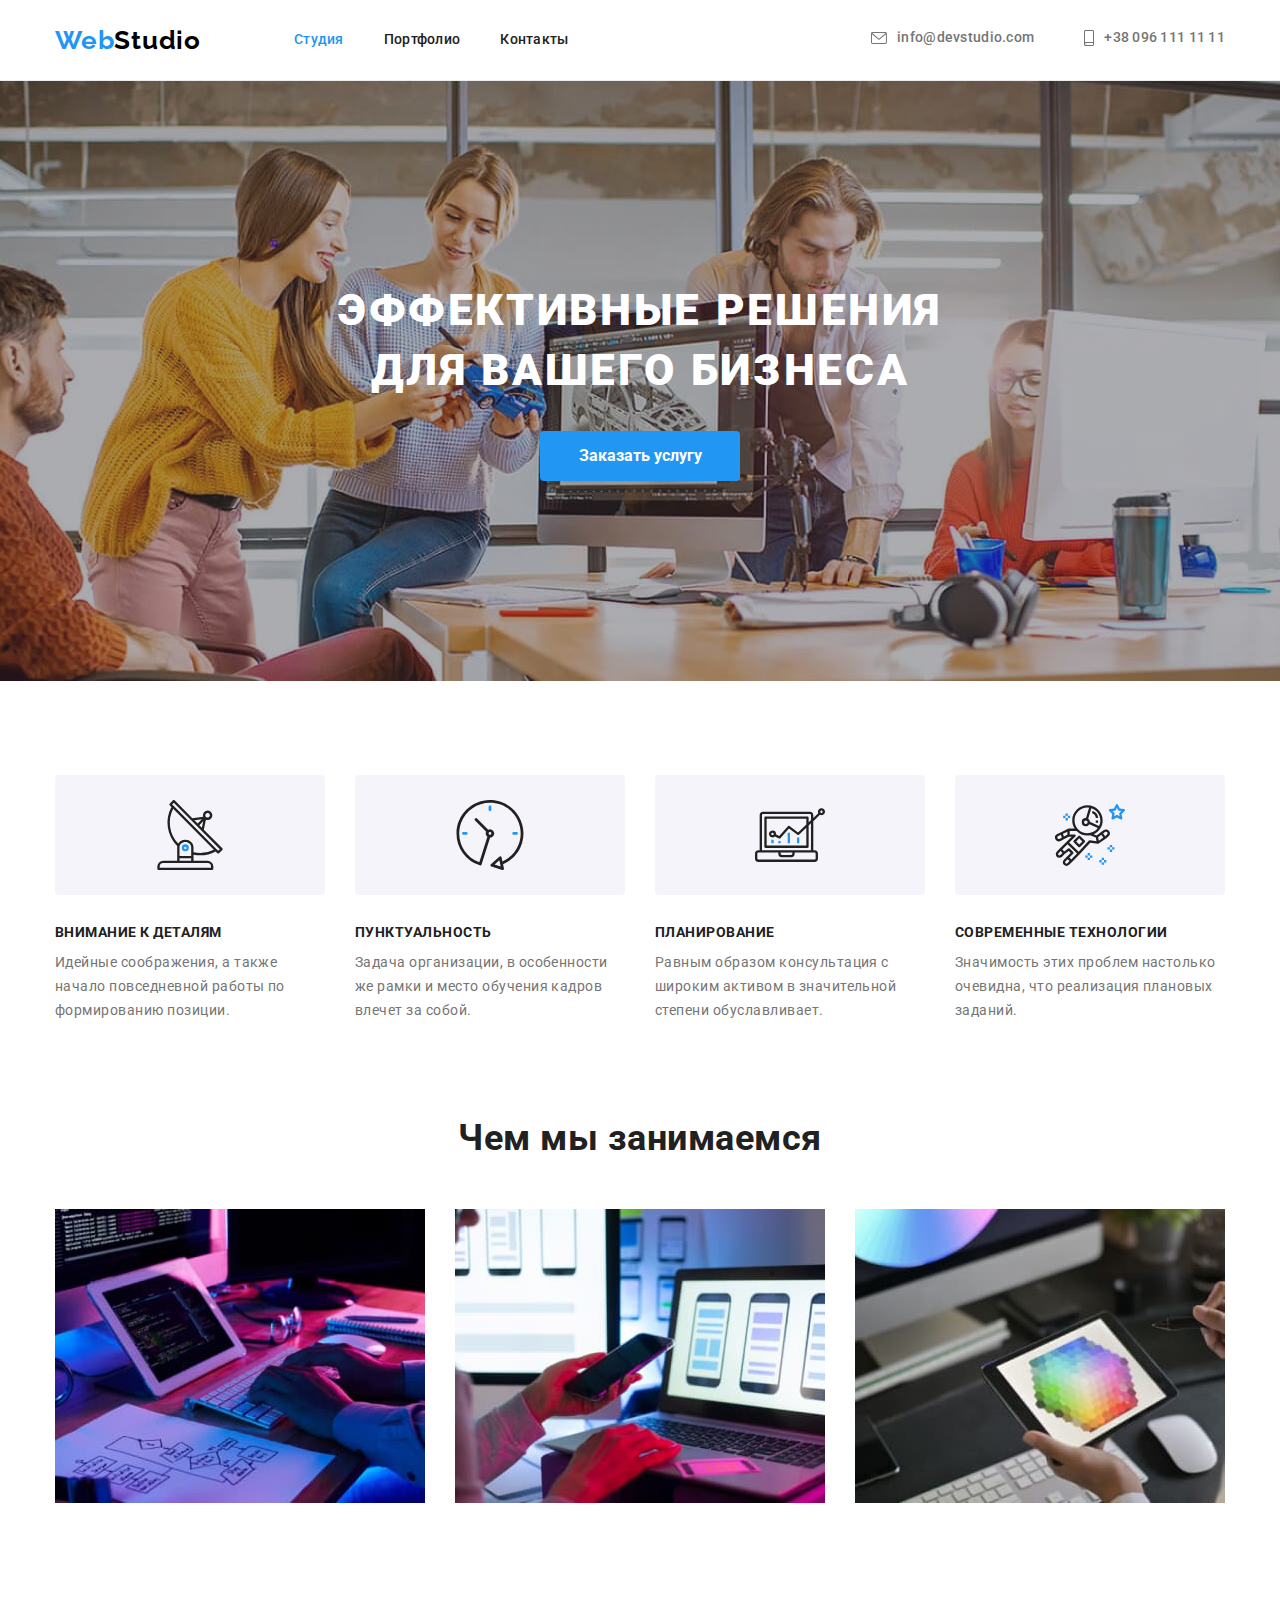
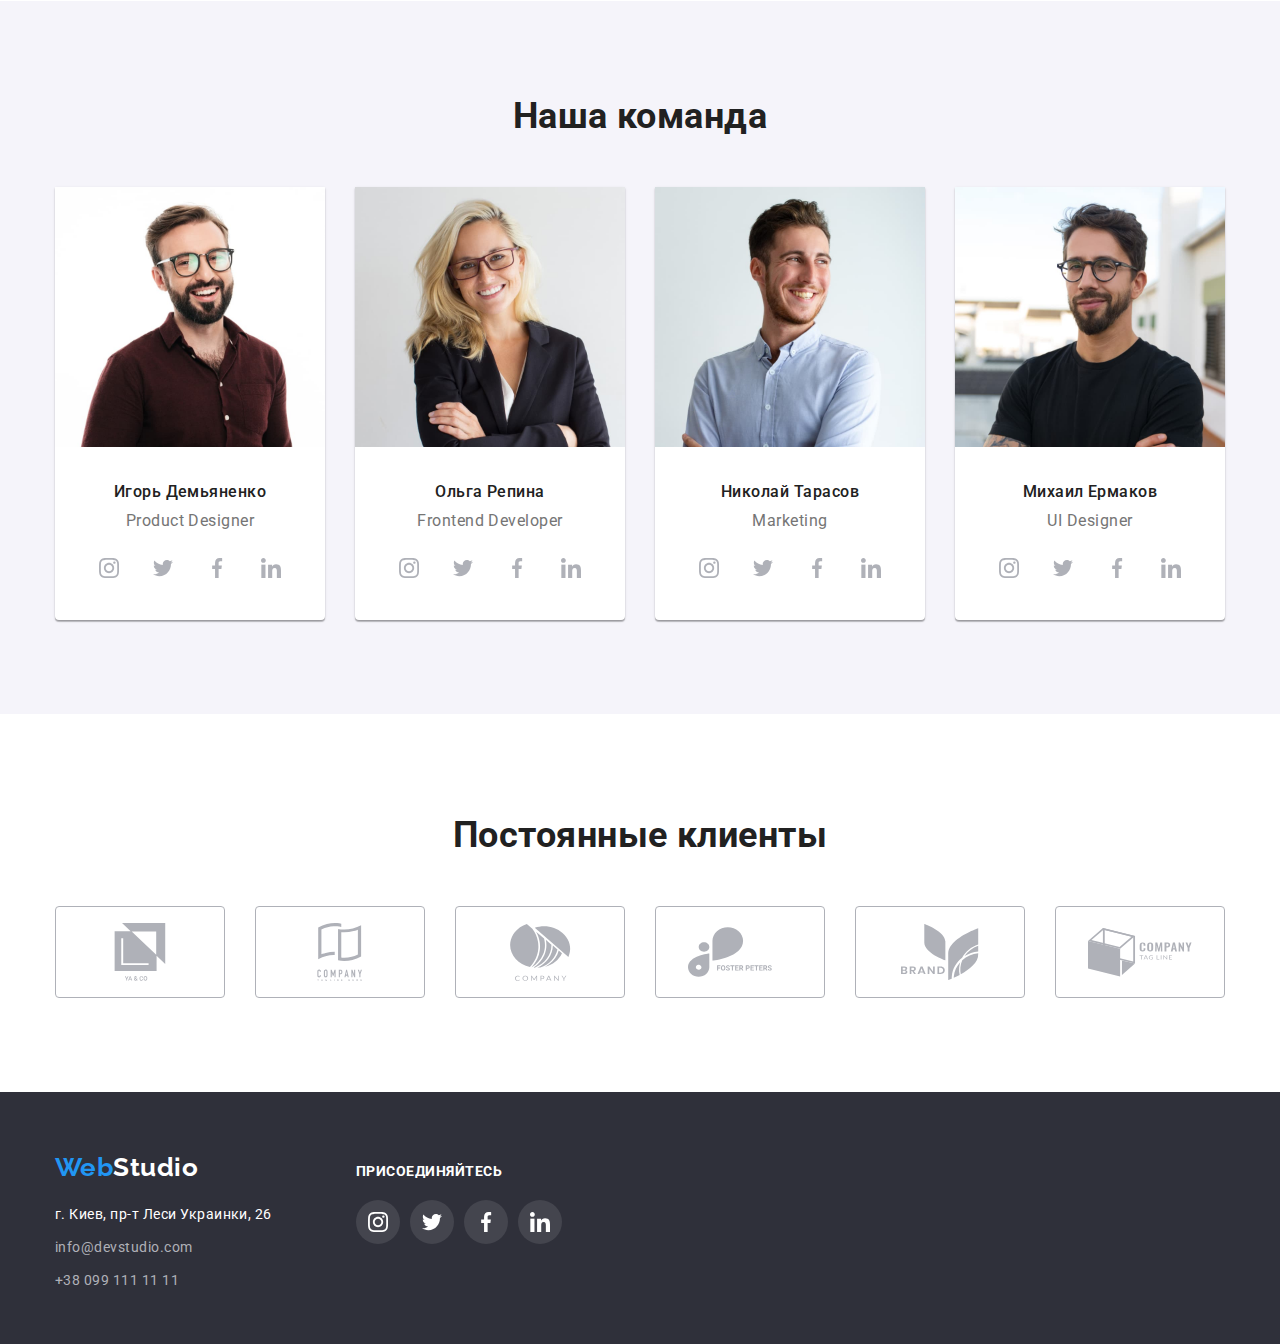
==== index.html @ ef4d7c22 "ДЗ 4" ====
<!DOCTYPE html>
<html lang="ru">

<head>
    <meta charset="UTF-8">
    <meta http-equiv="X-UA-Compatible" content="IE=edge">
    <meta name="viewport" content="width=device-width, initial-scale=1.0">

    <link rel="preconnect" href="https://fonts.googleapis.com">
    <link rel="preconnect" href="https://fonts.gstatic.com" crossorigin>
    <title>WebStudio</title>

    <link
        href="https://fonts.googleapis.com/css2?family=Raleway:wght@700&family=Roboto:wght@400;500;700;900&display=swap"
        rel="stylesheet">
    <link rel="stylesheet"
        href="https://cdnjs.cloudflare.com/ajax/libs/modern-normalize/1.1.0/modern-normalize.min.css">



    <link rel="stylesheet" href="./css/main.css">

</head>

<body>

    <!--Шапка сайта. Навигация.-->

    <header class="page-header">
        <div class="container main-nav">
            <nav class="flex-nav">
                <a href="./index.html" class="logo"><span class="blue">Web</span>Studio</a>

                <ul class="page-nav list">
                    <li class="item"><a href="./index.html" class="link current">Студия</a></li>
                    <li class="item"><a href="./portfolio.html" class="link contacts-link">Портфолио</a></li>
                    <li class="item"><a href="" class="link">Контакты</a></li>
                </ul>
            </nav>


            <!--Контактная информация-->

            <ul class="contacts-nav list">
                <li class="item">
                    <a href="mailto:info@devstudio.com" class="contacts-link">
                        <svg class="icon-envelope">
                            <use href="./images/sprite.svg#envelope"></use>
                        </svg>
                        info@devstudio.com
                    </a>
                </li>
                <li class="item">
                    <a href="tel:+380961111111" class="contacts-link">
                        <svg class="icon-smartphone" width="10" height="16">
                            <use href="./images/sprite.svg#smartphone"></use>
                        </svg>
                        +38 096 111 11 11
                    </a>
                </li>
            </ul>
        </div>

    </header>


    <main>
        <!--Блок Приветствие-->

        <section class="hero-box">
            <h1 class="hero-title">Эффективные решения для вашего бизнеса</h1>
            <button type="button" class="btn">Заказать услугу</button>
        </section>

        <!--Наши преимущества-->

        <section class="features"">
            <div class="container">
                <!--<h2>Преимущества</h2>-->
                <ul class="features-nav list">
                    <li class="icon-before antenna">
                        <h3 class="title item">Внимание к деталям</h3>
                        <p class="text item">Идейные соображения, а также начало повседневной работы по формированию
                            позиции.</p>
                    </li>
                    <li class="icon-before clock">
                        <h3 class="title">Пунктуальность</h3>
                        <p class="text">Задача организации, в особенности же рамки и место обучения кадров влечет
                            за собой.</p>
                    </li>
                    <li class="icon-before diagram">
                        <h3 class="title">Планирование</h3>
                        <p class="text">Равным образом консультация с широким активом в значительной степени
                            обуславливает.</p>
                    </li>
                    <li class="icon-before astronaut">
                        <h3 class="title">Современные технологии</h3>
                        <p class="text">Значимость этих проблем настолько очевидна, что реализация плановых
                            заданий.</p>
                    </li>
                </ul>
            </div>
        </section>

        <!--Чем мы занимаемся-->

        <section class="development">
            <div class="container">
                <h2 class="section-title">Чем мы занимаемся</h2>
                <ul class="development-nav list">
                    <li>
                        <img src="./images/img-1.jpg" alt="Разработка приложений" width="370" height="294">
                        <!-- <h3>Десктопные приложения</h3>-->
                    </li>
                    <li>
                        <img src="./images/img-2.jpg" alt="Мобильные приложения" width="370" height="294">
                        <!-- <h3>Мобильные приложения</h3>-->
                    </li>
                    <li>
                        <img src="./images/img-3.jpg" alt="Дизайнерские решения" width="370" height="294">
                        <!--<h3>Дизайнерские решения</h3>-->
                    </li>
                </ul>
            </div>
        </section>


        <!--Наша команда специалистов-->
        <section class="team">
            <div class="container">
                <h2 class="section-title">Наша команда</h2>
                <ul class="team-list">
                    <li>
                        <img src="./images/team-member-1.jpg" alt="Дизайнер Николай Кучеренко" width="270" height="260">
                        <div class="team-descr">
                            <h3 class="title">Игорь Демьяненко</h3>
                            <p class="text">Product Designer</p>
                        </div>
                        <ul class="social-nav list">
                            <li>
                                <a href="#null" class="icon-social">
                                    <svg>
                                        <use href="./images/sprite.svg#instagram"></use>
                                    </svg>
                                </a>
                            </li>
                            <li>
                                <a href="" class="icon-social">
                                    <svg>
                                        <use href="./images/sprite.svg#twitter"></use>
                                    </svg>
                                </a>
                            </li>
                            <li>
                                <a href="" class="icon-social">
                                    <svg>
                                        <use href="./images/sprite.svg#facebook"></use>
                                    </svg>
                                </a>
                            </li>
                            <li>
                                <a href="" class="icon-social">
                                    <svg>
                                        <use href="./images/sprite.svg#linkedln"></use>
                                    </svg>
                                </a>
                            </li>
                    </li>
                </ul>
                </li>
                <li>
                    <img src="./images/team-member-2.jpg" alt="Разработчик Ольга Иванова" width="270" height="260">
                <div class="team-descr">
                    <h3 class="title">Ольга Репина</h3>
                    <p class="text">Frontend Developer</p>
                </div>
                    <ul class="social-nav list">
                        <li><a href="">
                                <svg class="icon-social">
                                    <use href="./images/sprite.svg#instagram"></use>
                                </svg>
                            </a>
                        </li>
                        <li><a href="">
                                <svg class="icon-social">
                                    <use href="./images/sprite.svg#twitter"></use>
                                </svg></a></li>
                        <li><a href="">
                                <svg class="icon-social">
                                    <use href="./images/sprite.svg#facebook"></use>
                                </svg></a></li>
                        <li><a href="">
                                <svg class="icon-social">
                                    <use href="./images/sprite.svg#linkedln"></use>
                                </svg></a></li>
                    </ul>
                </li>
                <li>
                    <img src="./images/team-member-3.jpg" alt="Маркетолог Андрей Шевченко" width="270" height="260">
                <div class="team-descr">
                    <h3 class="title">Николай Тарасов</h3>
                    <p class="text">Marketing</p>
                </div>
                    <ul class="social-nav list">
                        <li><a href="">
                                <svg class="icon-social">
                                    <use href="./images/sprite.svg#instagram"></use>
                                </svg>
                            </a>
                        </li>
                        <li><a href="">
                                <svg class="icon-social">
                                    <use href="./images/sprite.svg#twitter"></use>
                                </svg></a></li>
                        <li><a href="">
                                <svg class="icon-social">
                                    <use href="./images/sprite.svg#facebook"></use>
                                </svg></a></li>
                        <li><a href="">
                                <svg class="icon-social">
                                    <use href="./images/sprite.svg#linkedln"></use>
                                </svg></a></li>
                    </ul>
                </li>
                <li>
                    <img src="./images/team-member-4.jpg" alt="Дизайнер Иван Николаев" width="270" height="260">
                <div class="team-descr">
                    <h3 class="title">Михаил Ермаков</h3>
                    <p class="text">UI Designer</p>
                </div>
                    <ul class="social-nav list">
                        <li><a href="">
                                <svg class="icon-social">
                                    <use href="./images/sprite.svg#instagram"></use>
                                </svg>
                            </a>
                        </li>
                        <li><a href="">
                                <svg class="icon-social">
                                    <use href="./images/sprite.svg#twitter"></use>
                                </svg>
                            </a>
                        </li>
                        <li><a href="">
                                <svg class="icon-social">
                                    <use href="./images/sprite.svg#facebook"></use>
                                </svg>
                            </a>
                        </li>
                        <li><a href="">
                                <svg class="icon-social">
                                    <use href="./images/sprite.svg#linkedln"></use>
                                </svg>
                            </a>
                        </li>
                    </ul>
                </li>
                </ul>
            </div>
        </section>

        <!--Постоянные клиенты-->

        <section class="section client">
            <div class="container">
                <h2 class="section-title">Постоянные клиенты</h2>
                <ul class="client-nav list">
                    <li>
                        <a href="">
                            <svg>
                                <use href="./images/sprite.svg#client-1"></use>
                            </svg>
                        </a>
                    </li>
                    <li>
                        <a href="">
                            <svg>
                                <use href="./images/sprite.svg#client-2"></use>
                            </svg>
                        </a>
                    </li>
                    <li>
                        <a href="">
                            <svg>
                                <use href="./images/sprite.svg#client-3"></use>
                            </svg></a></li>
                    <li><a href="">
                            <svg>
                                <use href="./images/sprite.svg#client-4"></use>
                            </svg></a></li>
                    <li><a href="">
                            <svg>
                                <use href="./images/sprite.svg#client-5"></use>
                            </svg></a></li>
                    <li><a href="">
                            <svg>
                                <use href="./images/sprite.svg#client-6"></use>
                            </svg></a></li>
                </ul>
           </div>
        </section>
    </main>

    <!--Подвал сайта-->

    <footer class="footer-box">
        <div class="container footer">
           <div class="footer-adress">
                <a href="./index.html" class="logo"><span class="blue">Web</span><span class="white">Studio</span></a>
                <address class="addr-nav">
                    <p class="adress">г. Киев, пр-т Леси Украинки, 26</p>
                    <a href="mailto:info@devstudio.com" class="mail">info@devstudio.com</a> <br />
                    <a href="tel:+380961111111" class="phone">+38 099 111 11 11</a>
                </address>
            </div>
            <div class="footer-join">      
                <p class="sign">присоединяйтесь</p>
                <ul class="social-sign">
                    <li class="social-item">
                        <a href="" aria-label="Ссылка на Instagram" class="icon-social">
                            <svg class="sign-network">
                                <use href="./images/sprite.svg#insta-footer"></use>
                            </svg>
                        </a>
                    </li>
                    <li class="social-item">
                        <a href="" aria-label="Ссылка на Twitter" class="icon-social">
                            <svg class="sign-network">
                                <use href="./images/sprite.svg#tw-footer"></use>
                            </svg>
                        </a>
                    </li>
                    <li class="social-item">
                        <a href="" aria-label="Ссылка на Facebook" class="icon-social">
                            <svg class="sign-network">
                                <use href="./images/sprite.svg#fb-footer"></use>
                            </svg>
                        </a>
                    </li>
                    <li class="social-item">
                        <a href="" aria-label="Ссылка на Linkedln" class="icon-social">
                            <svg class="sign-network">
                                <use href="./images/sprite.svg#linkedln-footer"></use>
                            </svg>
                        </a>
                    </li>
                </ul>
            </div>
        </div>


        <!--<section class="form-nav">
            <div>
                <p class="sign"><b>Подпишитесь на рассылку</b></p>
                <button type="button" class="btn">Подписаться</button>
            </div>
        </section>-->
    </footer>
</body>

</html>
---- css/main.css ----
/* вторичный цвет текста  #212121    черный*/
/* основной цвет текста  #757575     серый*/
/* доп цвет текста  #FFFFFF    белый*/
/* основной акцентный цвет эффектов выделения  #2196F3    голубой*/
/* цвет иконок и вторичного фона #AFB1B8 светло-серый*/

/*General styles */

:root {
  --primary-text-color: #afb1b8;
  --secondary-text-color: #212121;
  --additional-text-color: #757575;
  --accent-color: #2196f3;
  --main-background-color: #ffffff;
  --logo-color: #000000;
  --button-nav-color: #f5f4fa;
  --footer-color: #2f303a;
}
body {
  background-color: #ffffff;
  color: #afb1b8;

  font-family: 'Roboto', sans-serif;
  letter-spacing: 0.03em;

  /* полное обнуление маржина*/
  margin: 0;
}

.list {
  list-style: none;
  padding: 0;
  margin: 0;
}

.container {
  margin-left: auto;
  margin-right: auto;
  width: 1200px;
  padding-left: 15px;
  padding-right: 15px;
}

/* Header styles*/

.main-nav,
.flex-nav {
  display: flex;
  align-items: center;
}

.page-header .logo {
  color: var(--logo-color);
  text-decoration: none;
  font-family: Raleway, sans-serif;
  font-weight: 700;
  font-size: 26px;
  line-height: 1.19;
  letter-spacing: 0.03em;
}

.page-header .blue {
  color: var(--accent-color);
}

.page-nav {
  display: flex;
  margin-left: 93px;
}

.page-nav .item {
  margin-right: 50px;
}

.page-nav .item:not(:last-child) {
  margin-right: 40px;
}

.page-nav .link {
  display: block;
  padding-top: 32px;
  padding-bottom: 32px;
  color: var(--secondary-text-color);
  text-decoration: none;

  font-weight: 500;
  font-size: 14px;
  line-height: 1.14;
  letter-spacing: 0.02em;
}

.page-nav .link:hover {
  color: var(--accent-color);
}

.page-nav .link.current {
  color: var(--accent-color);
}

.contacts-nav {
  display: flex;
  margin-left: auto;
}

.contacts-nav .item + .item {
  margin-left: 50px;
}

.contacts-nav .contacts-link {
  display: inline-flex;
  align-items: center;
  color: var(--additional-text-color);
  text-decoration: none;
  font-weight: 500;
  font-size: 14px;
  line-height: 1.14;
  letter-spacing: 0.02em;
}

.contacts-link {
  justify-content: center;
}

.contacts-link:hover, .contacts-link:focus, .contacts-link:hover svg {
  color: var(--accent-color);

}

.icon-envelope {
  fill: currentColor;
  width: 16px;
  height: 12px;
  margin-right: 10px;
  background-size: contain;
  background-repeat: no-repeat;
  background-position: center;
}

.icon-smartphone {
  fill: currentColor;
  width: 10px;
  height: 16px;
  margin-right: 10px;
  background-size: contain;
  background-repeat: no-repeat;
  background-position: center;
}

/* Hero block*/

/* .hero-box {
  text-align: center;
  padding-top: 200px;
  padding-bottom: 200px;
  background-color: var(--footer-color);
} */

.hero-box {
  padding-top: 200px;
  padding-bottom: 200px;
  text-align: center;
  max-width: 1600px;
  height: 600px;
  margin-left: auto;
  margin-right: auto;
  background-image: linear-gradient(#2f303a66 0%, #2f303a66 100%),
    url('../images/header-img.jpg');
  background-size: cover;
  background-repeat: no-repeat;
  background-position: center;
}

.hero-title {
  width: 696px;
  margin: 0 auto 30px auto;
  color: var(--main-background-color);

  font-size: 44px;
  font-weight: 900;
  line-height: 1.36;
  letter-spacing: 0.06em;
  text-transform: uppercase;
}

.btn {
  display: inline-block;
  color: var(--main-background-color);
  background-color: var(--accent-color);
  border: none;
  font-weight: 700;
  font-family: inherit;
  line-height: 1.87;
  border-radius: 4px;
  padding: 10px 32px;
  min-width: 200px;
  text-align: center;
}

/* Advantages block*/

.features {
  padding-top: 94px;
  padding-bottom: 94px;
}

.features-nav {
  display: flex;
}

.features-nav li {
  width: 270px;
}
.features-nav li {
  margin: 0 30px 0 0;
}
.features-nav li:nth-last-child(1) {
  margin: 0;
}

.features-flex .item + .item {
  margin-right: 30px;
}

.features-nav .title {
  margin-top: 0;
  margin-bottom: 10px;
  color: var(--secondary-text-color);

  font-weight: 700;
  font-size: 14px;
  line-height: 1.14;
  text-transform: uppercase;
}

.features-nav .text {
  margin-top: 0;
  color: var(--additional-text-color);

  font-size: 14px;
  line-height: 1.71;
}

.icon-before::before {
  display: block;
  content: '';
  height: 120px;
  background-repeat: no-repeat;
  background-position: center;
  background-color: var(--button-nav-color);
  border-radius: 4px;
  margin-bottom: 30px;
}

.antenna::before {
  background-image: url('../images/antenna.svg');
}

.clock::before {
  background-image: url('../images/clock.svg');
}

.diagram::before {
  background-image: url('../images/diagram.svg');
}

.astronaut::before {
  background-image: url('../images/astronaut.svg');
}

.section-title {
  margin-top: 0;
  margin-bottom: 50px;

  color: var(--secondary-text-color);
  font-weight: 700;
  font-size: 36px;
  line-height: 1.17;
  text-align: center;
}

.development {
  padding: 0 0 94px 0;
}
.development-nav {
  display: flex;
}
.development-nav li {
  margin: 0 30px 0 0;
}
.development-nav li:nth-last-child(1) {
  margin: 0;
}

/* Clients*/

.section.client {
  padding-top: 100px;
  padding-bottom: 94px;
}

.client-nav {
  display: flex;
}
.client-nav li {
  margin-right: 30px;
}
.client-nav li:nth-child(6) {
  margin-right: 0;
}
.client-nav li a {
  margin: 0;
  padding: 0;
  border-color: var(--accent-color);
  color: var(--accent-color);
}
.client-nav li a {
  display: flex;
  justify-content: center;
  width: 170px;
  height: 92px;
  border: 1px solid #afb1b8;
  box-sizing: border-box;
  border-radius: 4px;
}
.client-nav li a svg {
  fill: var(--primary-text-color);
  display: block;
  padding: 16px 32px;
}

.client-nav li a:hover {
  border-color: var(--accent-color);
}

.client-nav li a:hover svg {
  fill: var(--accent-color);
}
/* Our Team*/

.team {
  background-color: var(--button-nav-color);
  padding: 94px 0;
}

.team-list {
  margin: 0;
  padding: 0;
  display: flex;
  list-style-type: none;
  text-align: center;
}
.team-list > li {
  margin: 0 30px 0 0;
  padding: 0;
  box-shadow: 0px 1px 3px rgba(0, 0, 0, 0.12), 0px 1px 1px rgba(0, 0, 0, 0.14),
    0px 2px 1px rgba(0, 0, 0, 0.2);
  border-radius: 0px 0px 4px 4px;
  background-color: var(--main-background-color);
  max-width: 270px;
}
.team-list > li:nth-last-child(1) {
  margin: 0;
  padding: 0;
}

.team-descr {
  margin-top: 30px;
  margin-bottom: 16px;
}

.team .title {
  color: var(--secondary-text-color);
  margin-top: 0;
  margin-bottom: 10px;
  font-weight: 500;
  font-size: 16px;
  line-height: 1.19;
  text-align: center;
}

.team .text {
  margin-top: 0;
  margin-bottom: 0;
  font-size: 16px;
  line-height: 1.19;
  text-align: center;
  color: var(--additional-text-color);
}

.social-nav {
  display: flex;
  margin: 16px 32px 30px 32px;
}

.social-nav li {
  padding: 0 5px;
}
.social-nav li:nth-child(1) {
  padding-left: 0;
}
.social-nav li:nth-child(4) {
  padding-right: 0;
}
.social-nav li a {
  display: flex;
  justify-content: center;
  align-items: center;
  width: 44px;
  height: 44px;
  border-radius: 50%;
}

.social-nav li a:hover {
  background-color: var(--accent-color);
}

.social-nav li a svg {
  width: 20px;
  height: 20px;
  fill: var(--primary-text-color);
}

.social-nav li a:hover svg {
  width: 20px;
  height: 20px;
  fill: var(--main-background-color);
}

/* Footer styles*/

.footer-box {
  display: flex;
  padding-bottom: 60px;
  padding-top: 60px;
  background-color: var(--footer-color);
}

.container.footer {
  display: flex;
}

.footer .logo {
  font-family: Raleway;
  display: block;
  text-decoration: none;
  color: var(--logo-color);
  font-weight: 700;
  font-size: 26px;
  line-height: 1.19;
}

.footer .blue {
  color: var(--accent-color);
}

.footer .white {
  color: var(--main-background-color);
}

.addr-nav {
  width: 231px;
  height: 81px;
  font-style: normal;
  margin-top: 20px;
}

.addr-nav .mail {
  display: inline-block;
  margin-bottom: 9px;
  color: var(--primary-text-color);
  text-decoration: none;
  font-size: 14px;
  line-height: 1.71;
}

.addr-nav .phone {
  display: inline-block;
  color: var(--primary-text-color);
  text-decoration: none;
  font-size: 14px;
  line-height: 1.71;
  font-weight: 400;
  margin-bottom: 9px;
}

.addr-nav .adress {
  color: var(--main-background-color);
  font-size: 14px;
  line-height: 1.71;
  margin: 0 0 9px 0;
}

.sign {
  color: var(--main-background-color);
  font-weight: 700;
  font-size: 14px;
  line-height: 1.14;
  text-transform: uppercase;
  margin-top: 12px;
  margin-bottom: 20px;
 }   

 .social-sign {
  display: flex;
  list-style-type: none;
  padding: 0;
}

.footer-adress {
  margin-right: 70px;
}

.social-item {
  margin-right: 10px;
}

.footer .icon-social {
  display: flex;
  justify-content: center;
  align-items: center;
  width: 44px;
  height: 44px;
  background-color: #ffffff1a;
  border-radius: 50%;
}

.footer .sign-network {
  width: 20px;
  height: 20px;
  color: var(--main-background-color);
}

.footer .icon-social:hover, .icon-social:focus {
  background-color: var(--accent-color);
}
/* Стили для portfolio.html*/

.portfolio {
    padding-top: 94px;
    padding-bottom: 94px;
}

.page-header {
  border-bottom: 1px solid #ececec;
}

.portfolio {
  padding-top: 94px;
  padding-bottom: 94px;
}

.project-nav {
  display: flex;
  flex-wrap: wrap;
  padding-bottom: 94px;
}

.project-element {
  width: 370px;
  border: 1px solid #eeeeee;
  margin-right: 30px;
  margin-bottom: 30px;
}

.project-element:hover {
  box-shadow: 0px 1px 1px rgba(0, 0, 0, 0.12), 0px 4px 4px rgba(0, 0, 0, 0.06),
    1px 4px 6px rgba(0, 0, 0, 0.16);
}

.project-element .title,
.text {
  margin: 0;
}

.project-element .info > .text {
  margin-top: 4px;
}

.project-element:nth-child(3n) {
  margin-right: 0;
}

.project-element:nth-last-child(-n + 3) {
  margin-bottom: 0;
}

.info {
  padding: 20px 24px;
}

.project-nav a {
  text-decoration: none;
}

.project-nav .title {
  color: var(--secondary-text-color);
  font-weight: 700;
  font-size: 18px;
  line-height: 2;
  letter-spacing: 0.06em;
}

.project-nav .text {
  color: var(--additional-text-color);
  font-size: 16px;
  line-height: 1.87;
}

.button-nav {
  display: flex;
  list-style-type: none;
  justify-content: center;
  margin-bottom: 50px;
}

.button-nav .list-nav {
  padding: 6px 22px;
}

.list-nav {
  height: 38px;
  margin-right: 8px;
  border: 0;
  border-radius: 4px;

  color: var(--secondary-text-color);
  background-color: var(--button-nav-color);
  font-weight: 500;
  font-size: 16px;
  line-height: 1.62;
}

.button-nav .list-nav:hover,
.button-nav .list-nav:focus {
  background-color: var(--accent-color);
  color: var(--main-background-color);
}
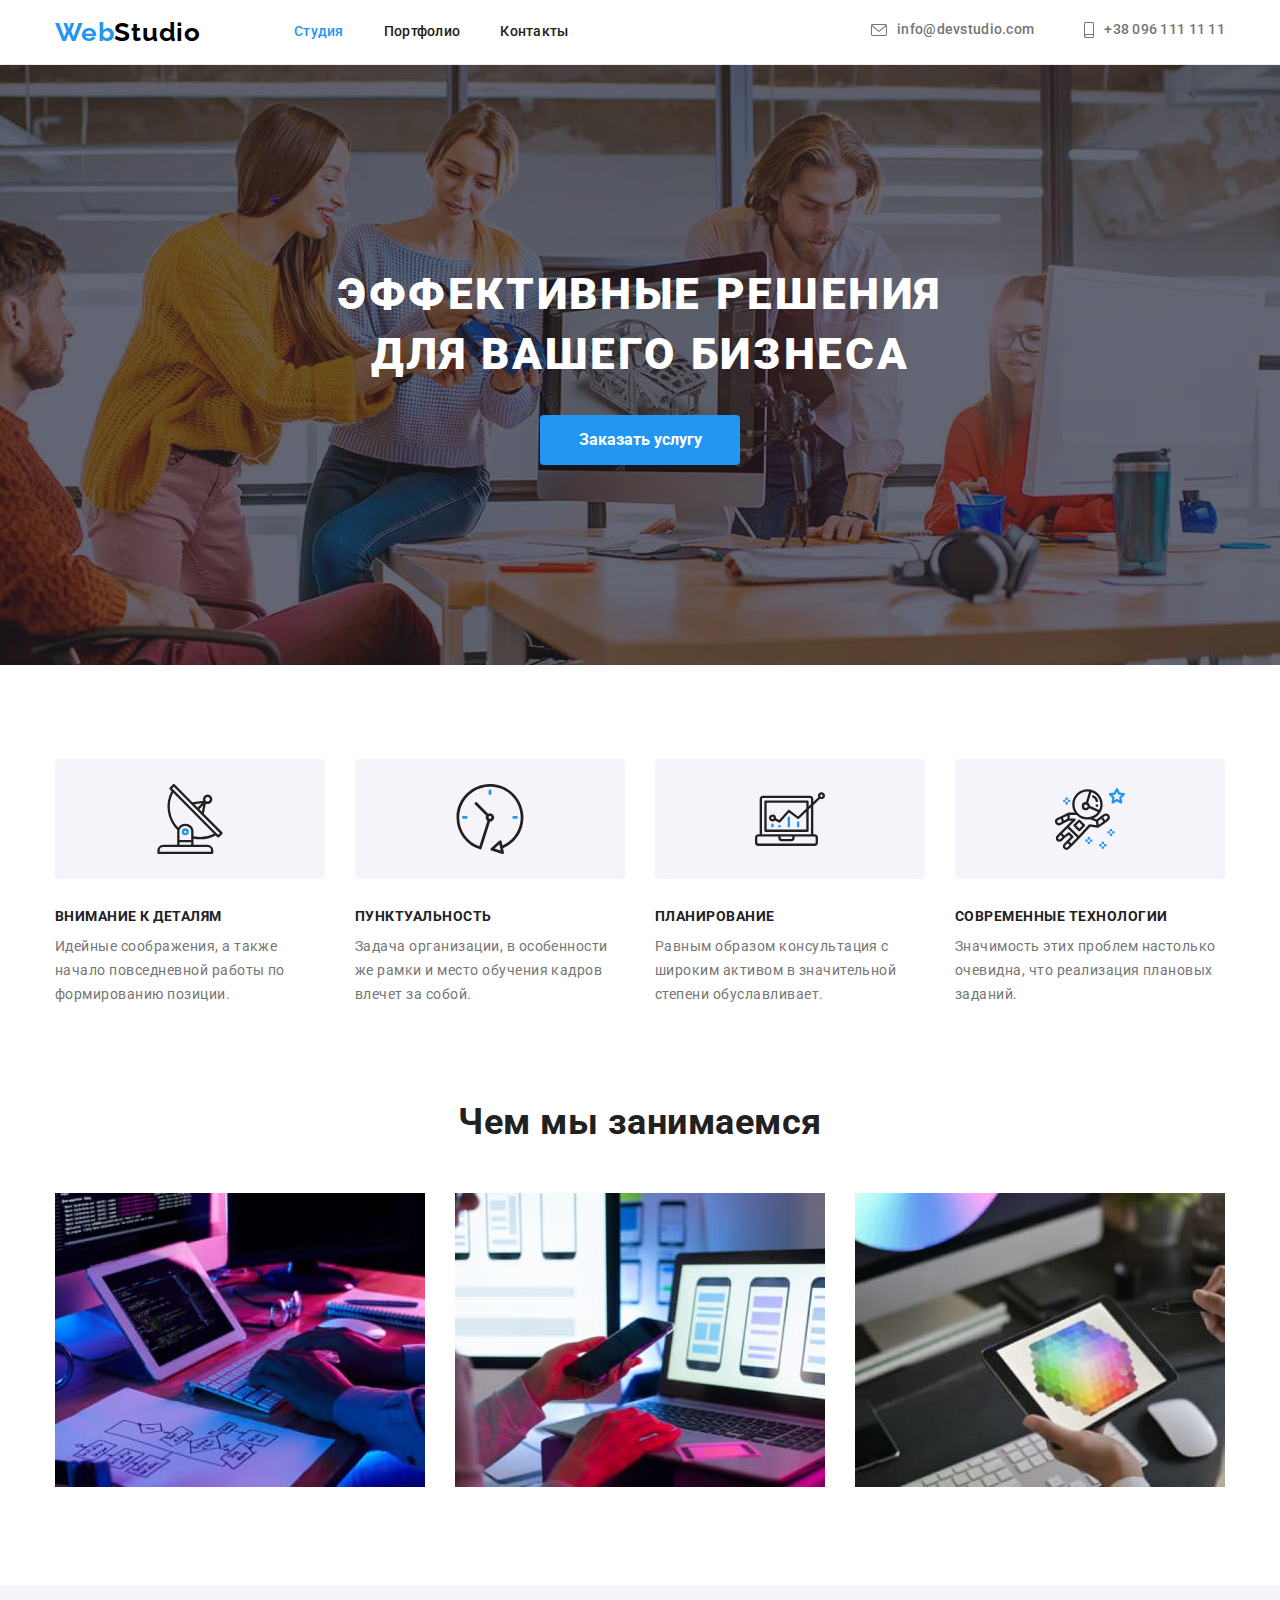
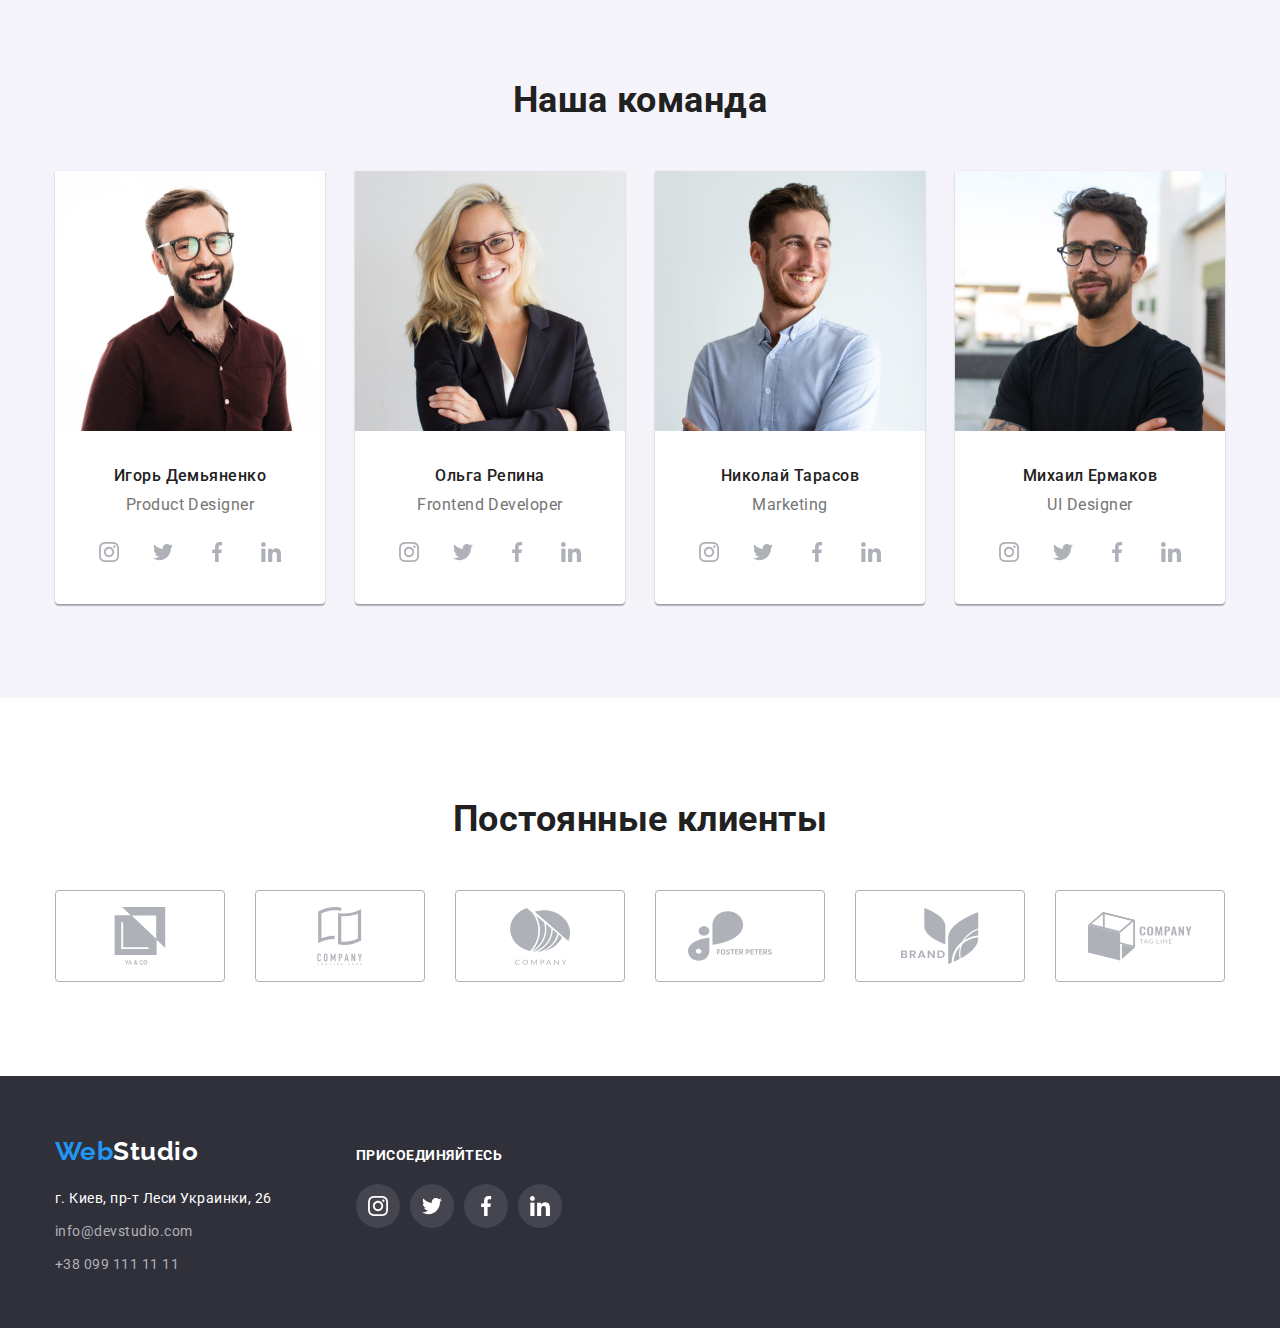
==== commit 2abef9dc: "правки ДЗ" ====
--- a/index.html
+++ b/index.html
@@ -34,7 +34,7 @@
                 <ul class="page-nav list">
                     <li class="item"><a href="./index.html" class="link current">Студия</a></li>
                     <li class="item"><a href="./portfolio.html" class="link contacts-link">Портфолио</a></li>
-                    <li class="item"><a href="" class="link">Контакты</a></li>
+                    <li class="item"><a href="" class="link contacts-link">Контакты</a></li>
                 </ul>
             </nav>
 
@@ -60,9 +60,7 @@
                 </li>
             </ul>
         </div>
-
     </header>
-
 
     <main>
         <!--Блок Приветствие-->
@@ -309,7 +307,7 @@
                 <a href="./index.html" class="logo"><span class="blue">Web</span><span class="white">Studio</span></a>
                 <address class="addr-nav">
                     <p class="adress">г. Киев, пр-т Леси Украинки, 26</p>
-                    <a href="mailto:info@devstudio.com" class="mail">info@devstudio.com</a> <br />
+                    <a href="mailto:info@devstudio.com" class="mail">info@devstudio.com</a>
                     <a href="tel:+380961111111" class="phone">+38 099 111 11 11</a>
                 </address>
             </div>
--- a/css/main.css
+++ b/css/main.css
@@ -52,7 +52,7 @@
 .page-header .logo {
   color: var(--logo-color);
   text-decoration: none;
-  font-family: Raleway, sans-serif;
+  font-family: Raleway;
   font-weight: 700;
   font-size: 26px;
   line-height: 1.19;
@@ -78,8 +78,8 @@
 
 .page-nav .link {
   display: block;
-  padding-top: 32px;
-  padding-bottom: 32px;
+  padding-top: 24px;
+  padding-bottom: 24px;
   color: var(--secondary-text-color);
   text-decoration: none;
 
@@ -127,109 +127,102 @@
 }
 
 .icon-envelope {
-  fill: currentColor;
-  width: 16px;
-  height: 12px;
-  margin-right: 10px;
-  background-size: contain;
-  background-repeat: no-repeat;
-  background-position: center;
+fill: currentColor;
+width: 16px;
+height: 12px;
+margin-right: 10px;
+background-size: contain;
+background-repeat: no-repeat;
+background-position: center;
 }
 
 .icon-smartphone {
-  fill: currentColor;
-  width: 10px;
-  height: 16px;
-  margin-right: 10px;
-  background-size: contain;
-  background-repeat: no-repeat;
-  background-position: center;
+fill: currentColor;
+width: 10px;
+height: 16px;
+margin-right: 10px;
+background-size: contain;
+background-repeat: no-repeat;
+background-position: center;
 }
 
 /* Hero block*/
 
-/* .hero-box {
-  text-align: center;
-  padding-top: 200px;
-  padding-bottom: 200px;
-  background-color: var(--footer-color);
-} */
-
 .hero-box {
-  padding-top: 200px;
-  padding-bottom: 200px;
-  text-align: center;
-  max-width: 1600px;
-  height: 600px;
-  margin-left: auto;
-  margin-right: auto;
-  background-image: linear-gradient(#2f303a66 0%, #2f303a66 100%),
-    url('../images/header-img.jpg');
-  background-size: cover;
-  background-repeat: no-repeat;
-  background-position: center;
+flex-direction: column;
+justify-content: center;
+align-items: center;
+max-width: 1600px;
+height: 600px;
+margin-left: auto;
+margin-right: auto;
+text-align: center;
+background-image: linear-gradient(to right, rgba(47, 48, 58, 0.4) 0%,rgba(47, 48, 58, 0.4) 100%), url('../images/hero-img.jpg');
+background-repeat: no-repeat;
+background-position: center;
+background-size: cover;
+display: flex;
 }
 
 .hero-title {
-  width: 696px;
-  margin: 0 auto 30px auto;
-  color: var(--main-background-color);
-
-  font-size: 44px;
-  font-weight: 900;
-  line-height: 1.36;
-  letter-spacing: 0.06em;
-  text-transform: uppercase;
+margin: 0 auto 30px auto;
+color: var(--main-background-color);
+width: 696px;
+font-size: 44px;
+font-weight: 900;
+line-height: 1.36;
+letter-spacing: 0.06em;
+text-transform: uppercase;
 }
 
 .btn {
-  display: inline-block;
-  color: var(--main-background-color);
-  background-color: var(--accent-color);
-  border: none;
-  font-weight: 700;
-  font-family: inherit;
-  line-height: 1.87;
-  border-radius: 4px;
-  padding: 10px 32px;
-  min-width: 200px;
-  text-align: center;
+display: inline-block;
+color: var(--main-background-color);
+background-color: var(--accent-color);
+border: none;
+font-weight: 700;
+font-family: inherit;
+line-height: 1.87;
+border-radius: 4px;
+padding: 10px 32px;
+min-width: 200px;
+text-align: center;
 }
 
 /* Advantages block*/
 
 .features {
-  padding-top: 94px;
-  padding-bottom: 94px;
+padding-top: 94px;
+padding-bottom: 94px;
 }
 
 .features-nav {
-  display: flex;
+display: flex;
 }
 
 .features-nav li {
-  width: 270px;
+width: 270px;
 }
 .features-nav li {
-  margin: 0 30px 0 0;
+margin: 0 30px 0 0;
 }
 .features-nav li:nth-last-child(1) {
-  margin: 0;
+ margin: 0;
 }
 
 .features-flex .item + .item {
-  margin-right: 30px;
+margin-right: 30px;
 }
 
 .features-nav .title {
-  margin-top: 0;
-  margin-bottom: 10px;
-  color: var(--secondary-text-color);
-
-  font-weight: 700;
-  font-size: 14px;
-  line-height: 1.14;
-  text-transform: uppercase;
+margin-top: 0;
+margin-bottom: 10px;
+color: var(--secondary-text-color);
+
+font-weight: 700;
+font-size: 14px;
+line-height: 1.14;
+text-transform: uppercase;
 }
 
 .features-nav .text {
@@ -328,12 +321,15 @@
   padding: 16px 32px;
 }
 
-.client-nav li a:hover {
+.client-nav li a:hover,
+.client-nav li a:focus {
   border-color: var(--accent-color);
 }
 
-.client-nav li a:hover svg {
+.client-nav li a:hover svg,
+.client-nav li a:focus svg {
   fill: var(--accent-color);
+  border-color: var(--accent-color);
 }
 /* Our Team*/
 
@@ -410,8 +406,10 @@
   border-radius: 50%;
 }
 
-.social-nav li a:hover {
+.social-nav li a:hover,
+.social-nav li a:focus {
   background-color: var(--accent-color);
+  fill: var(--main-background-color);
 }
 
 .social-nav li a svg {
@@ -420,7 +418,8 @@
   fill: var(--primary-text-color);
 }
 
-.social-nav li a:hover svg {
+.social-nav li a:hover svg,
+.social-nav li a:focus svg {
   width: 20px;
   height: 20px;
   fill: var(--main-background-color);
@@ -544,15 +543,12 @@
   border-bottom: 1px solid #ececec;
 }
 
-.portfolio {
-  padding-top: 94px;
-  padding-bottom: 94px;
-}
-
 .project-nav {
   display: flex;
   flex-wrap: wrap;
-  padding-bottom: 94px;
+  list-style: none;
+  padding: 0;
+  margin: 0;
 }
 
 .project-element {
